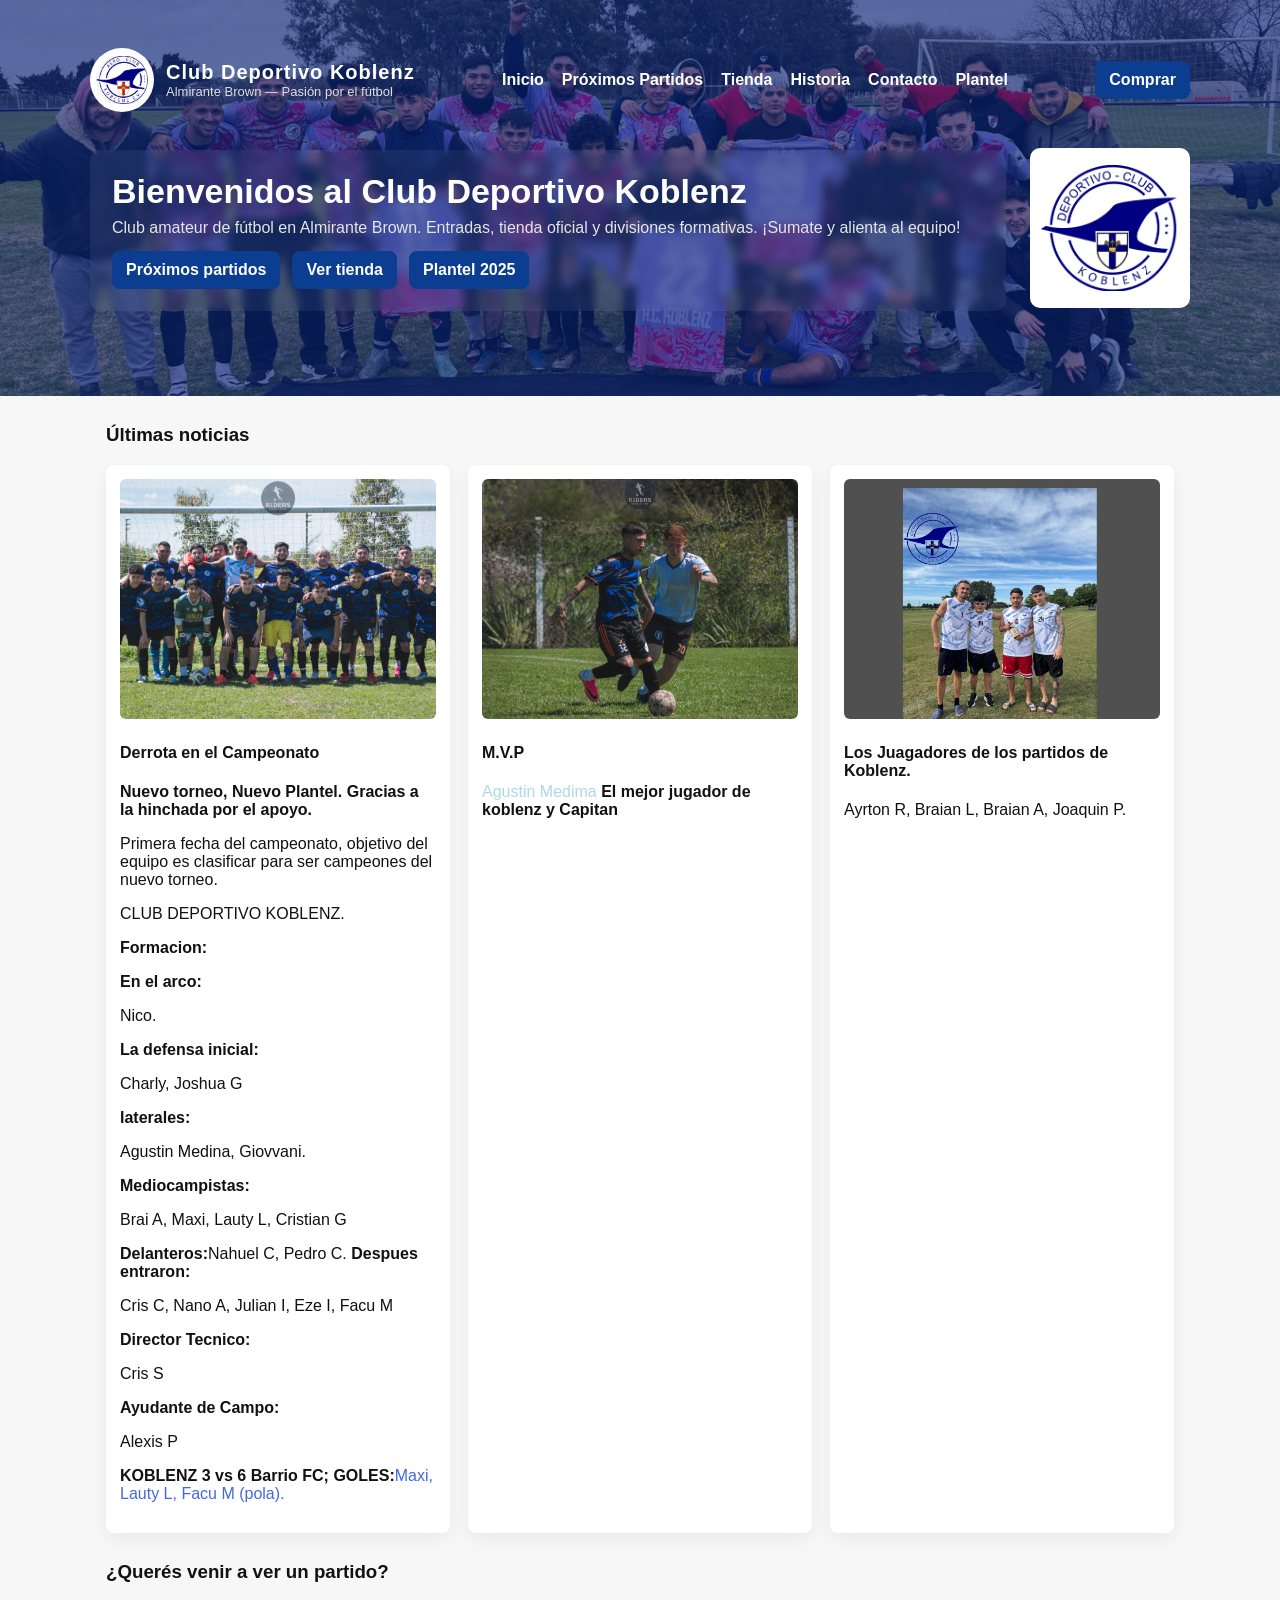
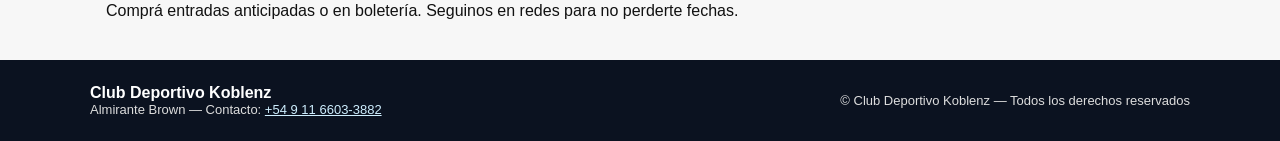
==== docs/index.html @ f71768a2 "Update index.html" ====
<!doctype html>
<html lang="es">
<head>
  <meta charset="utf-8" />
  <meta name="viewport" content="width=device-width,initial-scale=1" />
  <title>Club Deportivo Koblenz</title>
  <link rel="stylesheet" href="style.css" />
</head>
<body>

<header class="header">
  <div class="nav">
    <div class="brand">
      <img src="img/351138E9-63F3-40CC-90BC-51110C1A4973.jpeg" alt="logo">
      <div>
        <h1>Club Deportivo Koblenz</h1>
        <div class="small">Almirante Brown — Pasión por el fútbol</div>
      </div>
    </div>
    <nav class="menu">
      <a href="index.html">Inicio</a>
      <a href="partidos.html">Próximos Partidos</a>
      <a href="tienda.html">Tienda</a>
      <a href="historia.html">Historia</a>
      <a href="contacto.html">Contacto</a>
      <a href="plantel.html">Plantel</a>
    </nav>
    <a class="cta" href="tienda.html">Comprar</a>
  </div>

  <div class="hero">
    <div class="intro">
      <h2>Bienvenidos al Club Deportivo Koblenz</h2>
      <p>Club amateur de fútbol en Almirante Brown. Entradas, tienda oficial y divisiones formativas. ¡Sumate y alienta al equipo!</p>
      <div class="buttons">
        <a class="cta" href="partidos.html">Próximos partidos</a>
        <a class="cta" href="tienda.html">Ver tienda</a>
        <a class="cta" href="plantel.html">Plantel 2025</a>
      </div>
    </div>
    <div>
      <img src="img/50929423-9676-40FB-B992-283BA359CF6C.jpeg" alt="escudo" style="width:160px;height:160px;object-fit:contain;background:white;padding:10px;border-radius:10px">
    </div>
  </div>
</header>

<main class="container">
  <section>
    <h3>Últimas noticias</h3>
    <div class="grid">
      <div class="card">
        <img src="img/dsc_0952.png" alt="equipo">
        <h4>Derrota en el Campeonato</h4>
        <b>Nuevo torneo, Nuevo Plantel. Gracias a la hinchada por el apoyo.</b>
        <p>Primera fecha del campeonato, objetivo del equipo es clasificar para ser campeones del nuevo torneo.</p>

         <p> CLUB DEPORTIVO KOBLENZ.</p>


         <p><b>Formacion:</b></p>
         
             <b>En el arco:</b> <p> Nico.</p> <b>La defensa inicial:</b> <p>Charly, Joshua G</p> <b>laterales:</b> 
        <p>Agustin Medina, Giovvani.</p>
          <b>Mediocampistas:</b> <p>Brai A, Maxi, Lauty L, Cristian G</p>
         <b>Delanteros:</b>Nahuel C, Pedro C.
        <b>Despues entraron:</b> <p>Cris C, Nano A, Julian I, Eze I, Facu M</p>
        <b>Director Tecnico:</b><p>Cris S</p>
        <b>Ayudante de Campo:</b><p>Alexis P</p>
          <b>KOBLENZ 3 vs 6 Barrio FC; GOLES:</b><span style= "color: royalblue;">Maxi, Lauty L, Facu M (pola).</span> </p>
      </div>
        <div class="card">
        <img src="img/dsc_0001.png" alt="logo2">
        <h4>M.V.P</h4>
        <span style= "color: lightblue;">Agustin Medima</span><b> El mejor jugador de koblenz y Capitan </b>
      </div>       
      <div class="card">
        <img src="img/mvpgrl.png" alt="escudo">
        <h4>Los Juagadores de los partidos de Koblenz.</h4>
        <p>Ayrton R, Braian L, Braian A, Joaquin P.</p>
      </div>
    </div>
  </section>

  <section style="margin-top:28px">
    <h3>¿Querés venir a ver un partido?</h3>
    <p>Comprá entradas anticipadas o en boletería. Seguinos en redes para no perderte fechas.</p>
  </section>
</main>


<footer class="footer">
  <div class="fwrap">
    <div>
      <strong>Club Deportivo Koblenz</strong>
      <div class="small">Almirante Brown — Contacto: <a href="tel:+5491166033882" style="color:#cfefff">+54 9 11 6603-3882</a></div>
    </div>
    <div class="small">© Club Deportivo Koblenz — Todos los derechos reservados</div>
  </div>
</footer>

</body>
</html>
---- docs/style.css ----
/* style.css - Club Deportivo Koblenz */
:root{
  --blue:#06247a; /* azul oscuro */
  --gray:#666;
  --accent:#0b3d91;
  --bg:#f7f7f7;
  --white:#fff;
  --maxw:1100px;
  --phone: 720px;
}

*{box-sizing:border-box}
body{
  margin:0;
  font-family:Inter, "Helvetica Neue", Arial, sans-serif;
  color:#111;
  background:var(--bg);
  -webkit-font-smoothing:antialiased;
}

.header{
  background:linear-gradient(rgba(6,36,122,0.6), rgba(6,36,122,0.6)), url('img/5E198C4E-E7FC-459A-9060-EC59B89D6E6D.jpeg') center/cover no-repeat;
  color:var(--white);
  padding:48px 16px;
}
.nav{
  display:flex;
  align-items:center;
  justify-content:space-between;
  max-width:var(--maxw);
  margin:0 auto;
}
.brand{
  display:flex;
  align-items:center;
  gap:12px;
}
.brand img{width:64px;height:64px;object-fit:contain;border-radius:50%;background:var(--white);padding:6px}
.brand h1{margin:0;font-size:20px;letter-spacing:1px}
.menu{display:flex;gap:18px}
.menu a{color:var(--white);text-decoration:none;font-weight:600}
.cta{
  background:var(--accent);
  padding:10px 14px;
  border-radius:8px;
  color:white;
  text-decoration:none;
  font-weight:700;
}

/* hero */
.hero{
  max-width:var(--maxw);
  margin:36px auto;
  display:flex;
  gap:24px;
  align-items:center;
}
.hero .intro{
  flex:1;
  background: rgba(255,255,255,0.06);
  padding:22px;
  border-radius:10px;
  backdrop-filter:blur(4px);
}
.hero h2{margin:0 0 8px;font-size:34px}
.hero p{margin:0 0 14px;color:#e6e6e6}
.hero .buttons{display:flex;gap:12px}

/* container */
.container{
  max-width:var(--maxw);
  margin:28px auto;
  padding:0 16px;
}

/* cards */
.grid{display:grid;grid-template-columns:repeat(3,1fr);gap:18px}
.card{
  background:white;padding:14px;border-radius:8px;box-shadow:0 6px 18px rgba(10,10,10,0.06);
}
.card img{width:100%;height:240px;object-fit:cover;object-position: center 22%;border-radius:6px}
/*
.fila-cards {
  display: flex;
  justify-content: space-between;
  flex-wrap: wrap;
}
*/
.card {
  flex: 1;
  min-width: 300px;
}  

/* table */
.table{width:100%;border-collapse:collapse}
.table th, .table td{padding:10px;border-bottom:1px solid #eee;text-align:left}

/* tienda */
.product{display:flex;gap:14px;align-items:center}
.product img{width:160px;height:160px;object-fit:cover;border-radius:6px}
.selects{display:flex;flex-direction:column;gap:8px;margin-left:auto}
.whatsapp{
  display:inline-block;
  background:#25D366;color:white;padding:10px 12px;border-radius:8px;text-decoration:none;font-weight:700;
}

/* footer */
.footer{background:#0b1220;color:white;padding:24px;margin-top:40px}
.footer .fwrap{max-width:var(--maxw);margin:0 auto;display:flex;justify-content:space-between;gap:12px;align-items:center}
.small{font-size:13px;color:#ddd}

/* responsive */
@media (max-width: 900px){
  .grid{grid-template-columns:repeat(2,1fr)}
  .hero{flex-direction:column;text-align:center}
  .menu{display:none}
}
@media (max-width: 520px){
  .grid{grid-template-columns:1fr}
  .product{flex-direction:column}
  .brand img{width:48px;height:48px}
  .hero h2{font-size:26px}
}
/* Fondo exclusivo para la página de Plantel */
.plantel-section {
    background-image: url('img/fondo.png'); /* cambiá por tu imagen */
    background-size: cover;
    background-position: center;
    background-repeat: no-repeat;
    border-radius: 10px;
    padding: 40px 20px;
}
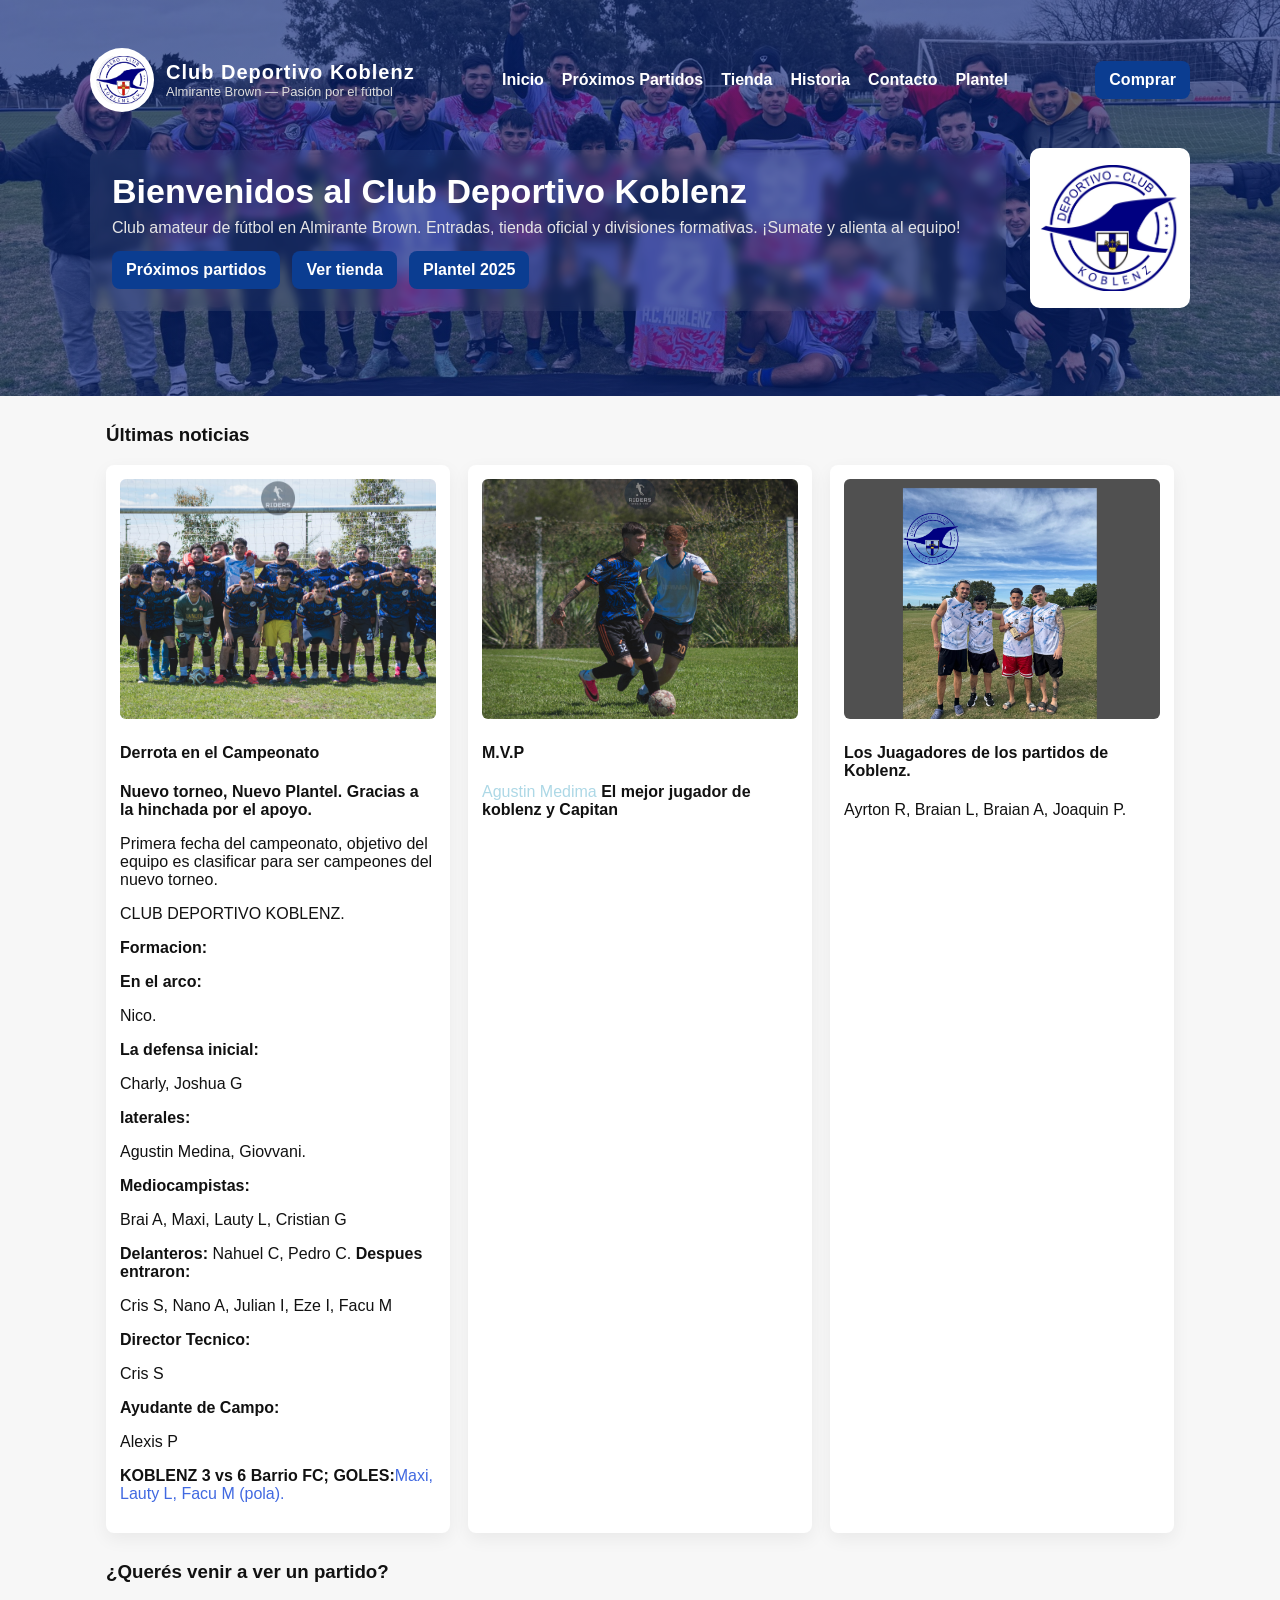
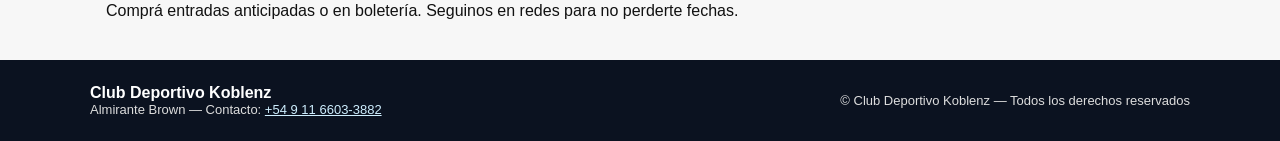
==== commit 8e7321c6: "Update index.html" ====
--- a/docs/index.html
+++ b/docs/index.html
@@ -62,8 +62,8 @@
              <b>En el arco:</b> <p> Nico.</p> <b>La defensa inicial:</b> <p>Charly, Joshua G</p> <b>laterales:</b> 
         <p>Agustin Medina, Giovvani.</p>
           <b>Mediocampistas:</b> <p>Brai A, Maxi, Lauty L, Cristian G</p>
-         <b>Delanteros:</b>Nahuel C, Pedro C.
-        <b>Despues entraron:</b> <p>Cris C, Nano A, Julian I, Eze I, Facu M</p>
+         <b>Delanteros:</b> Nahuel C, Pedro C.
+          <b>Despues entraron:</b> <p> Cris S, Nano A, Julian I, Eze I, Facu M</p>
         <b>Director Tecnico:</b><p>Cris S</p>
         <b>Ayudante de Campo:</b><p>Alexis P</p>
           <b>KOBLENZ 3 vs 6 Barrio FC; GOLES:</b><span style= "color: royalblue;">Maxi, Lauty L, Facu M (pola).</span> </p>
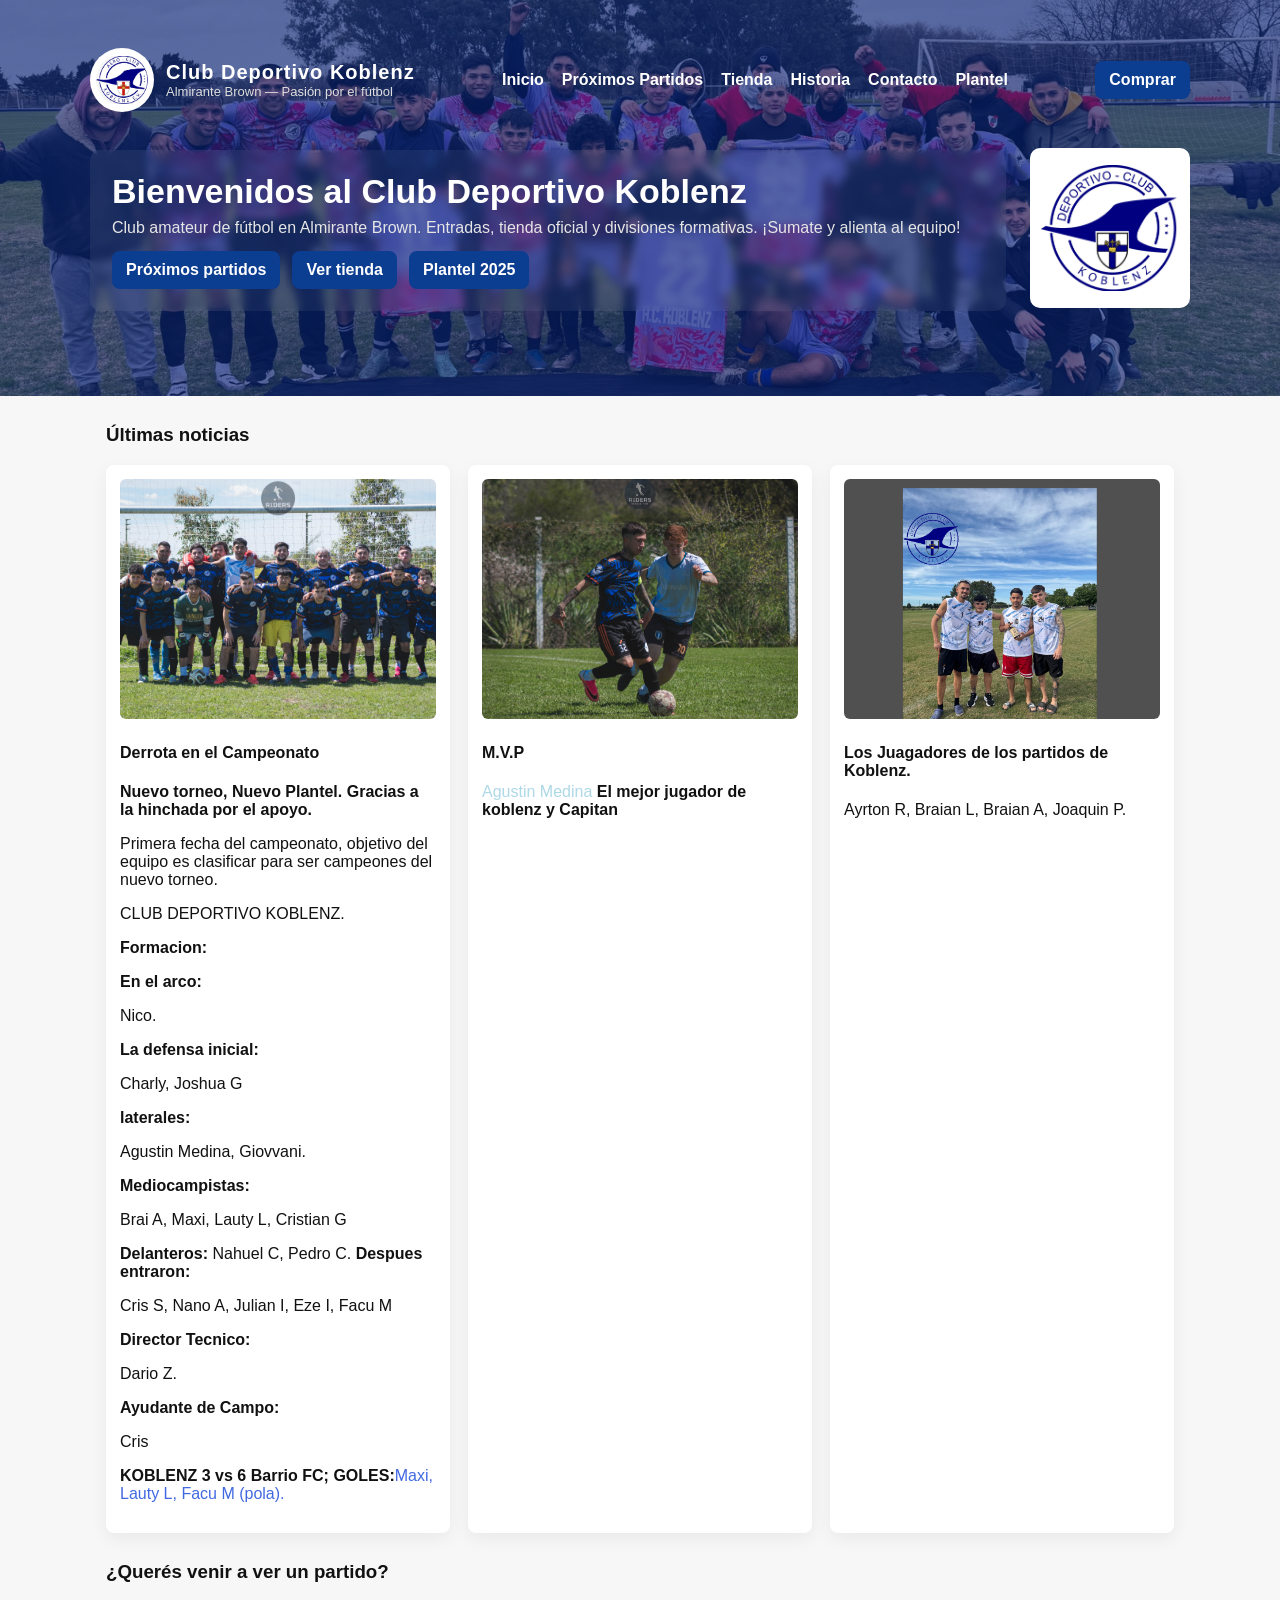
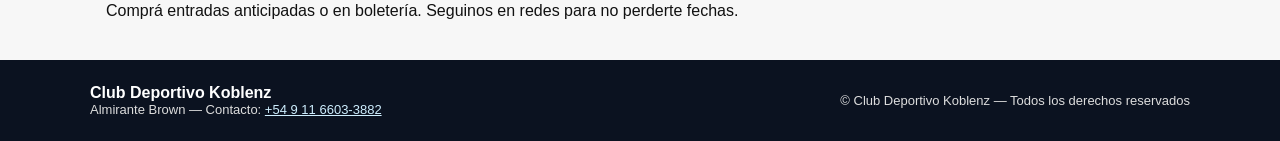
==== commit 345bf750: "Update index.html" ====
--- a/docs/index.html
+++ b/docs/index.html
@@ -63,15 +63,16 @@
         <p>Agustin Medina, Giovvani.</p>
           <b>Mediocampistas:</b> <p>Brai A, Maxi, Lauty L, Cristian G</p>
          <b>Delanteros:</b> Nahuel C, Pedro C.
+        
           <b>Despues entraron:</b> <p> Cris S, Nano A, Julian I, Eze I, Facu M</p>
-        <b>Director Tecnico:</b><p>Cris S</p>
-        <b>Ayudante de Campo:</b><p>Alexis P</p>
+        <b>Director Tecnico:</b><p>Dario Z.</p>
+        <b>Ayudante de Campo:</b><p>Cris</p>
           <b>KOBLENZ 3 vs 6 Barrio FC; GOLES:</b><span style= "color: royalblue;">Maxi, Lauty L, Facu M (pola).</span> </p>
       </div>
         <div class="card">
         <img src="img/dsc_0001.png" alt="logo2">
         <h4>M.V.P</h4>
-        <span style= "color: lightblue;">Agustin Medima</span><b> El mejor jugador de koblenz y Capitan </b>
+        <span style= "color: lightblue;">Agustin Medina</span><b> El mejor jugador de koblenz y Capitan </b>
       </div>       
       <div class="card">
         <img src="img/mvpgrl.png" alt="escudo">
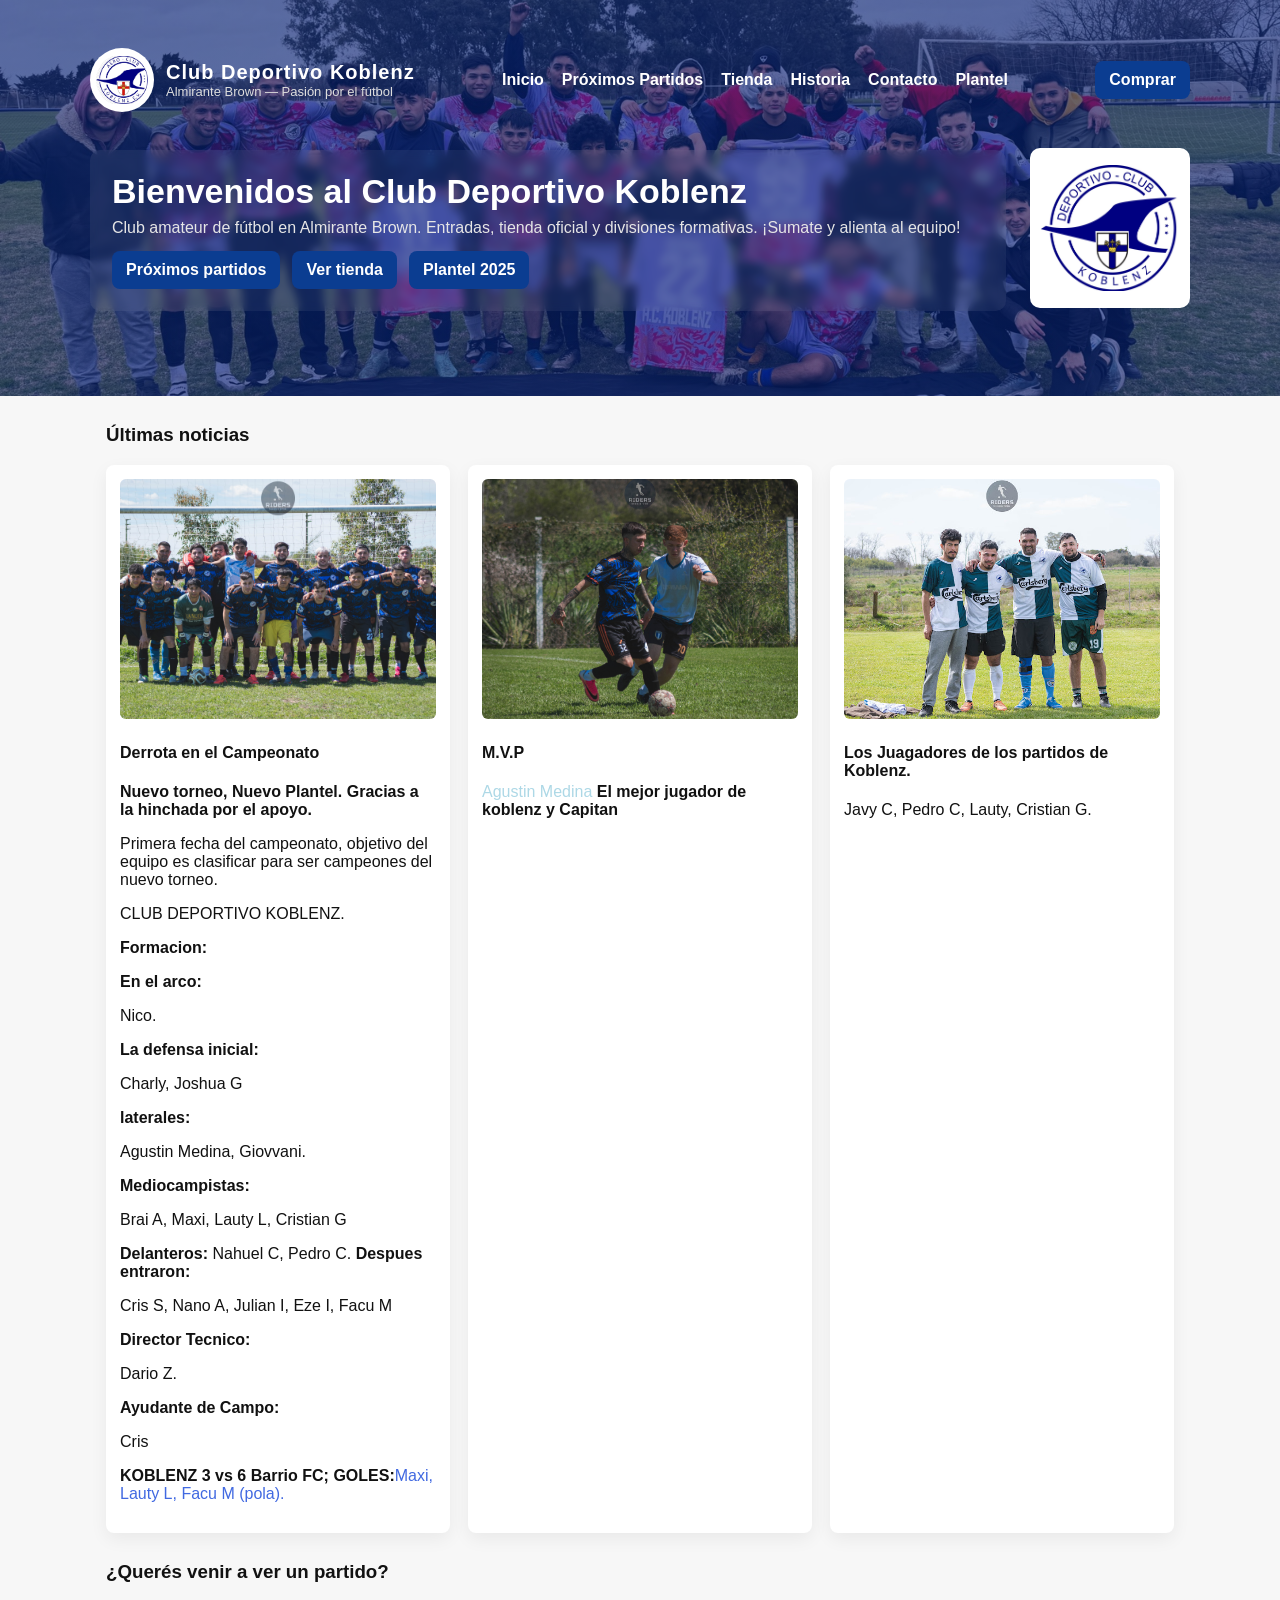
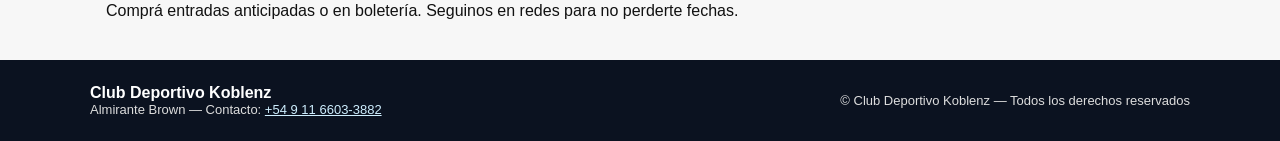
==== commit 9be6ccce: "Update index.html" ====
--- a/docs/index.html
+++ b/docs/index.html
@@ -75,9 +75,9 @@
         <span style= "color: lightblue;">Agustin Medina</span><b> El mejor jugador de koblenz y Capitan </b>
       </div>       
       <div class="card">
-        <img src="img/mvpgrl.png" alt="escudo">
+        <img src="img/imgbnverd_6052.png" alt="escudo">
         <h4>Los Juagadores de los partidos de Koblenz.</h4>
-        <p>Ayrton R, Braian L, Braian A, Joaquin P.</p>
+        <p>Javy C, Pedro C, Lauty, Cristian G.</p>
       </div>
     </div>
   </section>
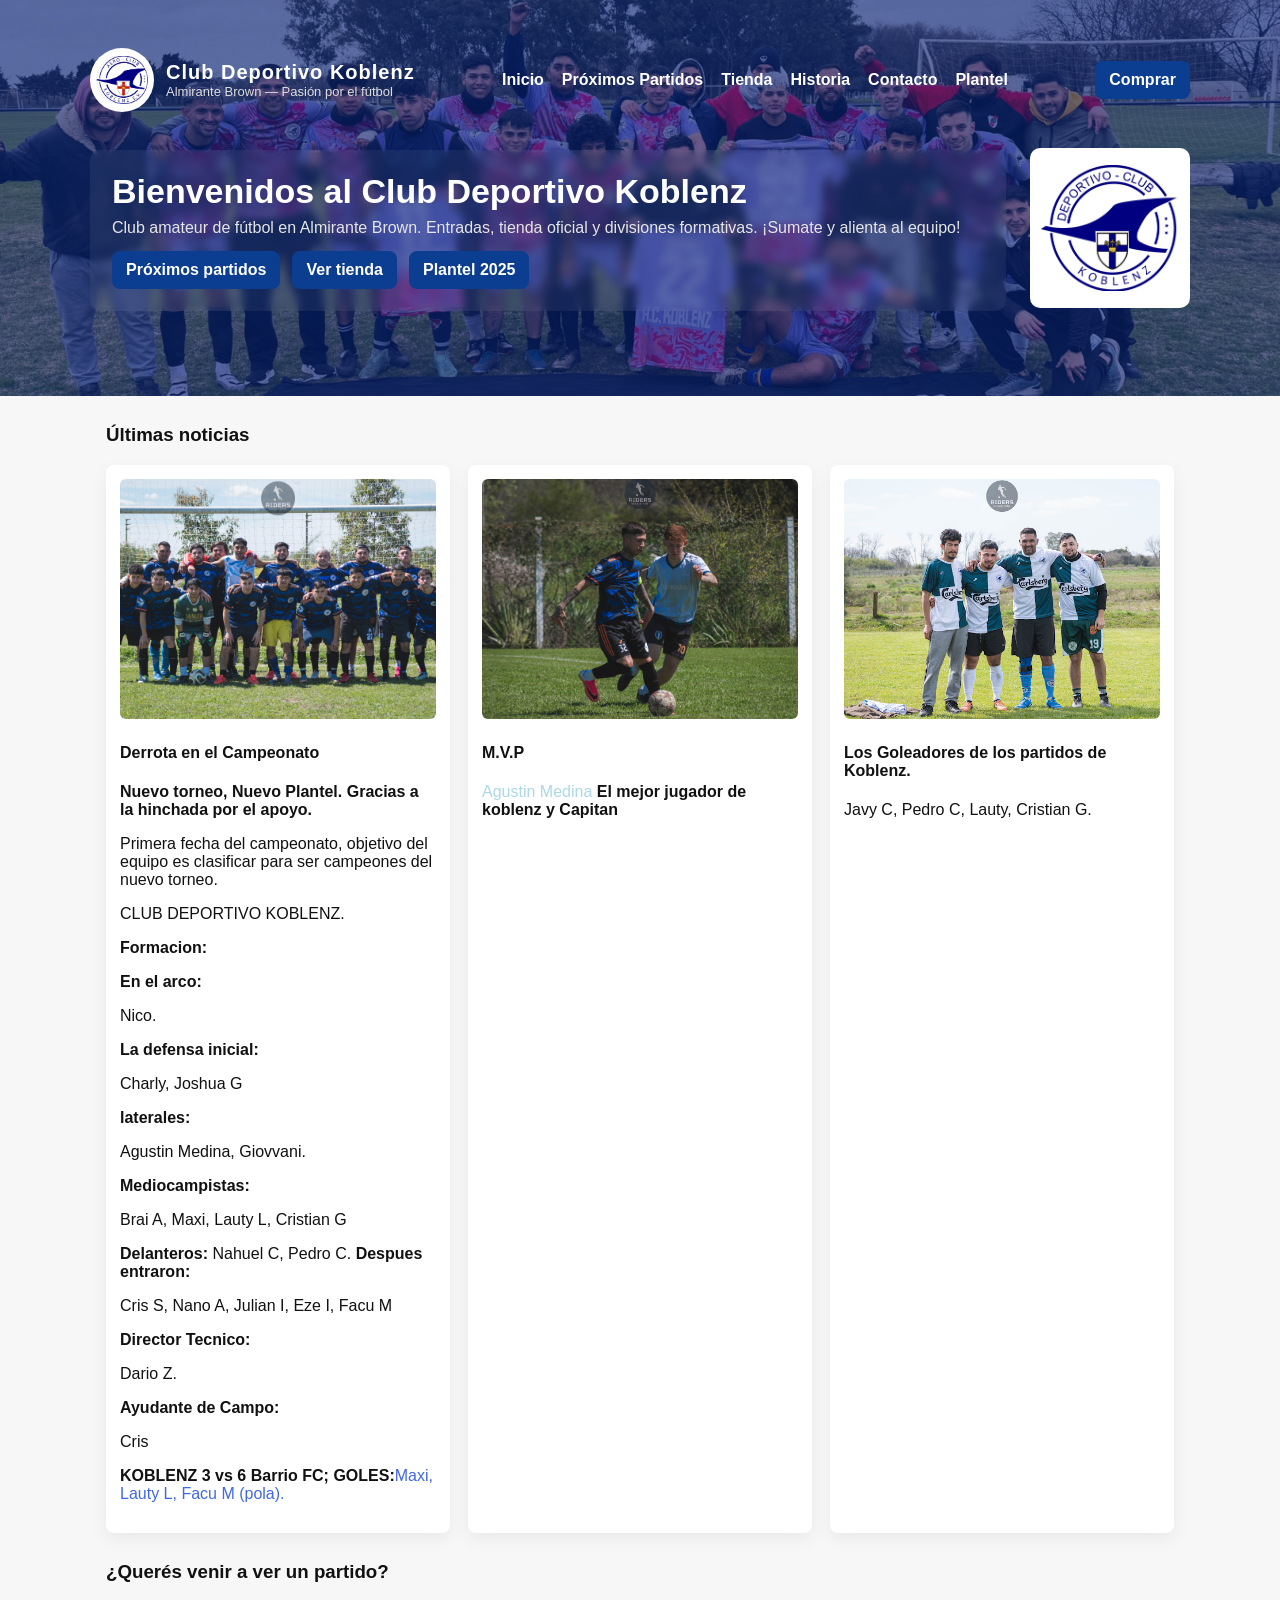
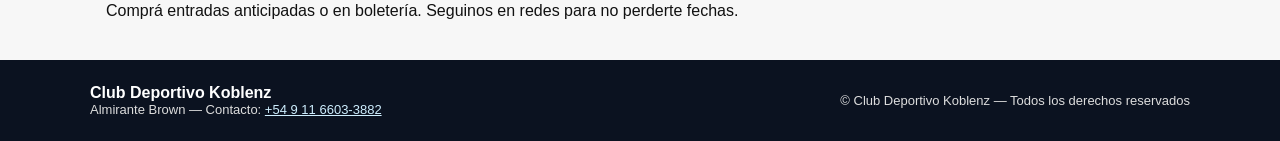
==== commit 080ba0aa: "Update index.html" ====
--- a/docs/index.html
+++ b/docs/index.html
@@ -76,7 +76,7 @@
       </div>       
       <div class="card">
         <img src="img/imgbnverd_6052.png" alt="escudo">
-        <h4>Los Juagadores de los partidos de Koblenz.</h4>
+        <h4>Los Goleadores de los partidos de Koblenz.</h4>
         <p>Javy C, Pedro C, Lauty, Cristian G.</p>
       </div>
     </div>
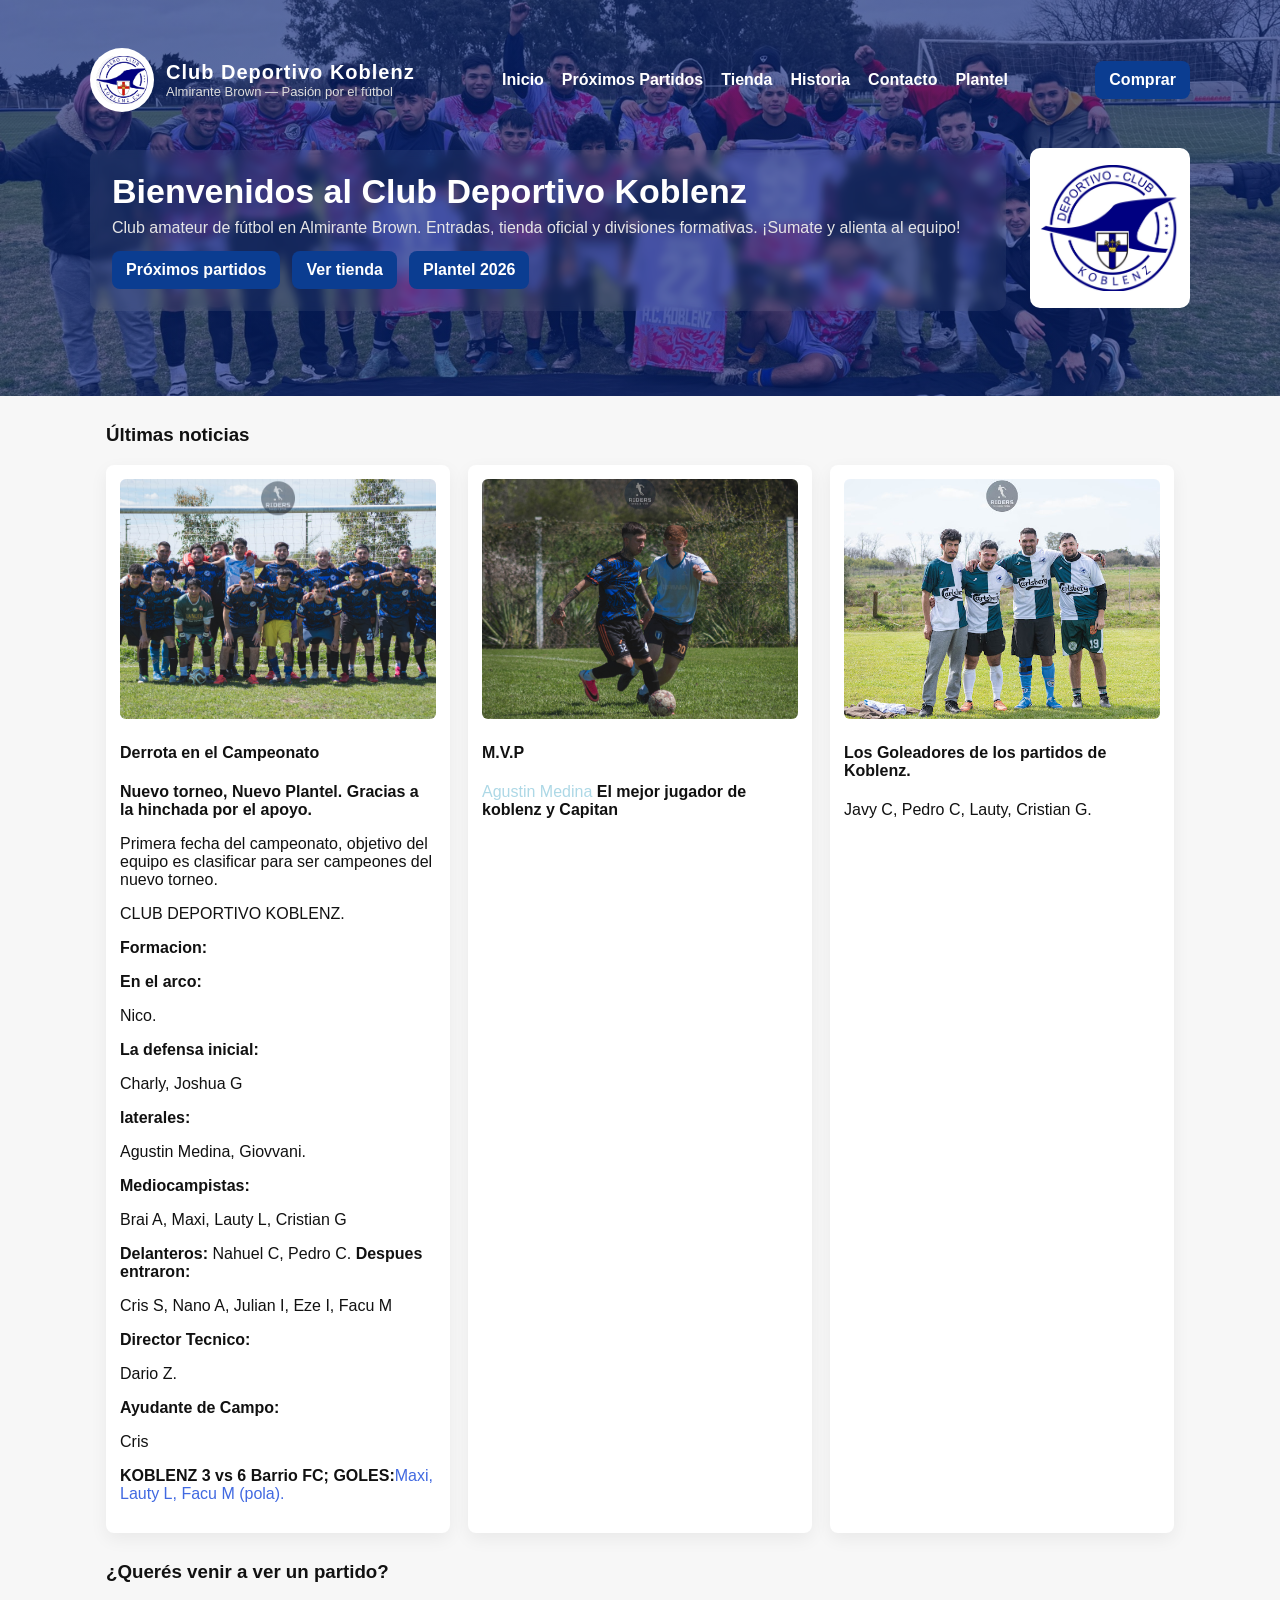
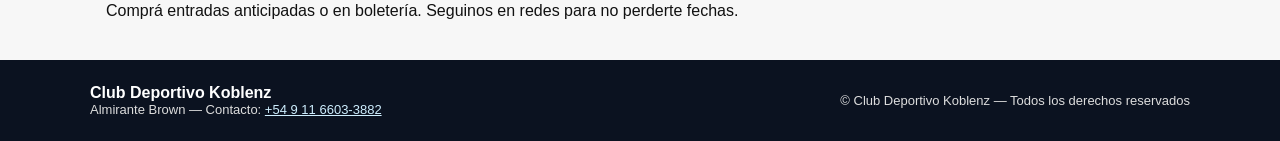
==== commit 83d48077: "Update index.html" ====
--- a/docs/index.html
+++ b/docs/index.html
@@ -35,7 +35,7 @@
       <div class="buttons">
         <a class="cta" href="partidos.html">Próximos partidos</a>
         <a class="cta" href="tienda.html">Ver tienda</a>
-        <a class="cta" href="plantel.html">Plantel 2025</a>
+        <a class="cta" href="plantel.html">Plantel 2026</a>
       </div>
     </div>
     <div>
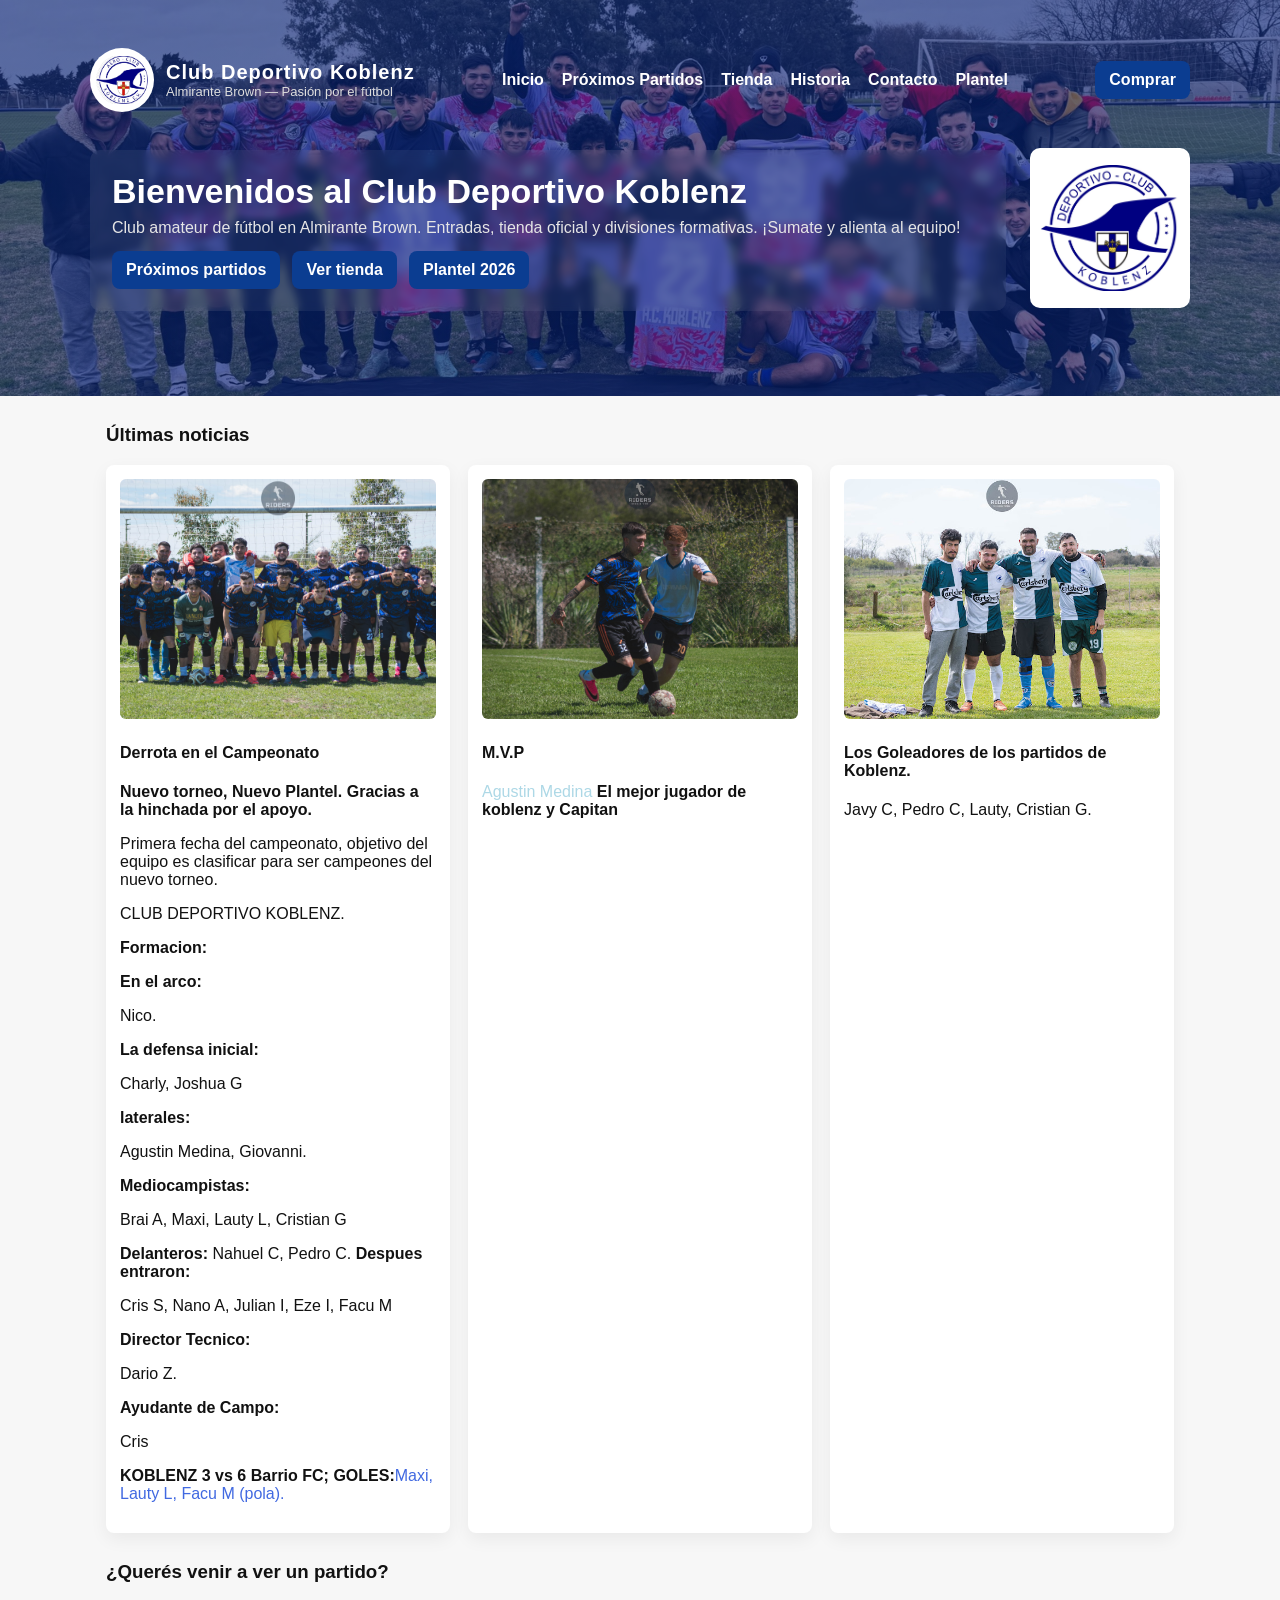
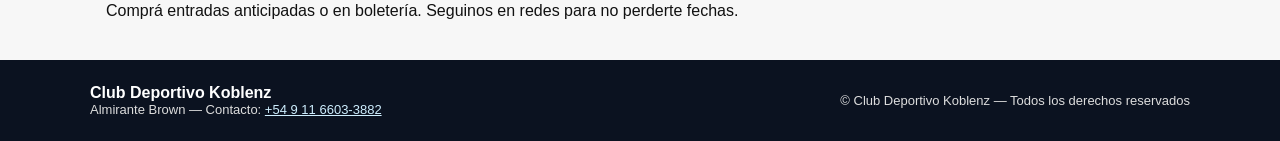
==== commit 3a294004: "Fix typo in player name from 'Giovvani' to 'Giovanni'" ====
--- a/docs/index.html
+++ b/docs/index.html
@@ -60,13 +60,13 @@
          <p><b>Formacion:</b></p>
          
              <b>En el arco:</b> <p> Nico.</p> <b>La defensa inicial:</b> <p>Charly, Joshua G</p> <b>laterales:</b> 
-        <p>Agustin Medina, Giovvani.</p>
+        <p>Agustin Medina, Giovanni.</p>
           <b>Mediocampistas:</b> <p>Brai A, Maxi, Lauty L, Cristian G</p>
-         <b>Delanteros:</b> Nahuel C, Pedro C.
+         <b>Delanteros:</b> Nahuel C, Pedro C.                                    
         
-          <b>Despues entraron:</b> <p> Cris S, Nano A, Julian I, Eze I, Facu M</p>
-        <b>Director Tecnico:</b><p>Dario Z.</p>
-        <b>Ayudante de Campo:</b><p>Cris</p>
+            <b>Despues entraron:</b> <p> Cris S, Nano A, Julian I, Eze I, Facu M</p>
+          <b>Director Tecnico:</b><p>Dario Z.</p>
+          <b>Ayudante de Campo:</b><p>Cris</p>
           <b>KOBLENZ 3 vs 6 Barrio FC; GOLES:</b><span style= "color: royalblue;">Maxi, Lauty L, Facu M (pola).</span> </p>
       </div>
         <div class="card">
